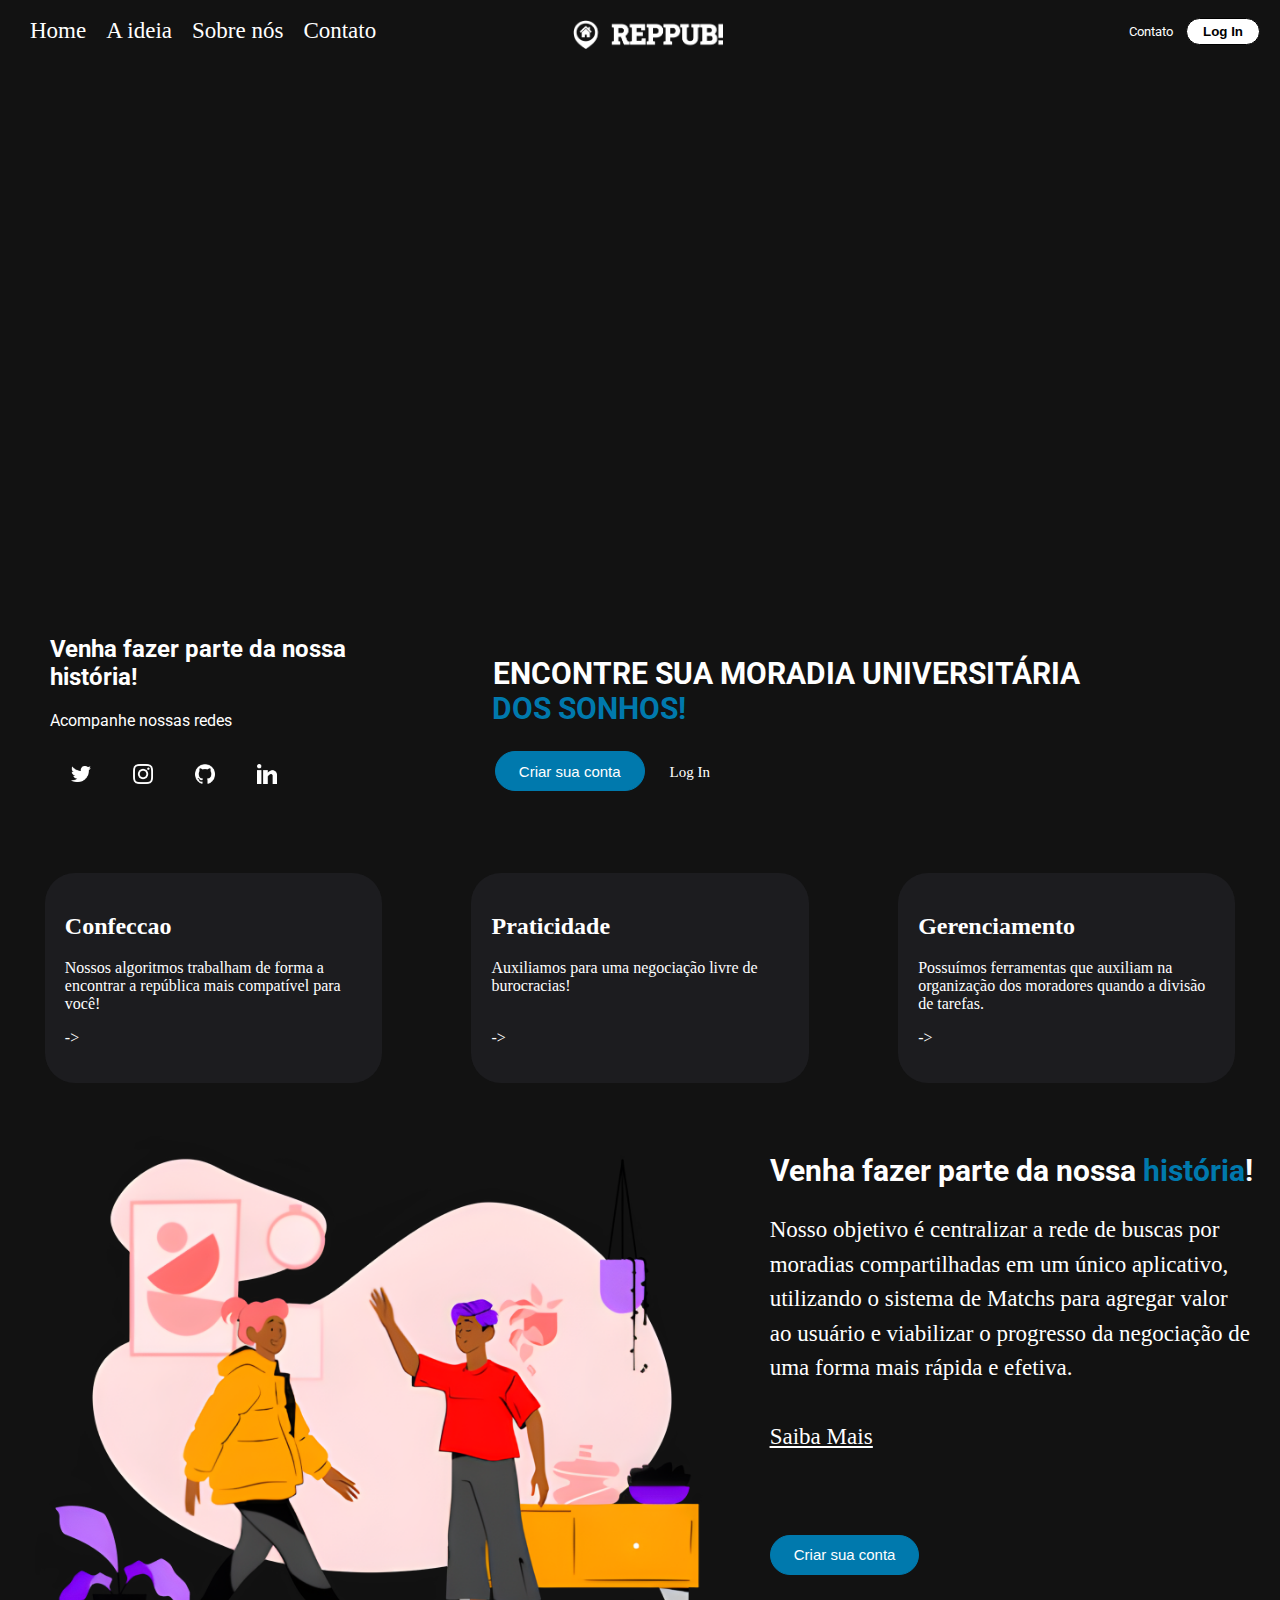
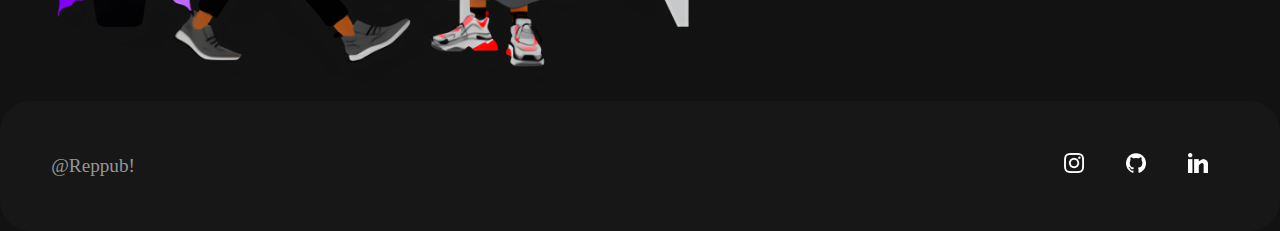
==== index.html @ 81882b88 "Upload tela home" ====
<!DOCTYPE html>
<html lang="en">
<head>
    <meta charset="UTF-8">
    <meta name="viewport" content="width=device-width, initial-scale=1.0">
    <link rel="stylesheet" href="styles.css">
    <title>Navbar Example</title>
</head>
<body>
    <section class="header"> 
        <nav class="navbar">
            <ul class="nav-links">
                <li><a href="#">Home</a></li>
                <li><a href="#">A ideia</a></li>
                <li><a href="#">Sobre nós</a></li>
                <li><a href="#">Contato</a></li>
            </ul>
            <div class="logo">
                <img src="img/logo.png" alt="Logo">
            </div>
            <div class="contact">
                <span>Contato</span>
                <button class="login">Log In</button>
            </div>
        </nav>
    </section>
    <section class="content-section">
        <div class="content-left">
            <h2>Venha fazer parte da nossa <br> história!</h2>
            <p>Acompanhe nossas redes</p>
            <div class="wrapper">
                <div class="icon twitter">
                    <div class="tooltip">Twitter</div>
                    <a href="https://twitter.com/chakraumbilical">
                        <img src="img/twitter.png" width="20px" height="20px">
                    </a>
                </div>
                <div class="icon instagram">
                    <div class="tooltip">Instagram</div>
                    <a href="https://www.instagram.com/mrqsp/">
                        <img src="img/instagram.png" width="20px" height="20px">
                    </a>            </div>
                <div class="icon github">
                    <div class="tooltip">Github</div>
                    <a href="https://github.com/myoui01">
                        <img src="img/github.png" width="20px" height="20px">
                    </a>
                </div>
                <div class="icon linkedin">
                    <div class="tooltip">Linkedin</div>
                    <a href="https://www.linkedin.com/in/mariana-marques-b40436227/">
                        <img src="img/linkedin.png" width="20px" height="20px">
                    </a>
                </div>
            </div>
        </div>
        <div class="content-right">
            <h2>ENCONTRE SUA MORADIA UNIVERSITÁRIA <br>
            <span class="reposicionar">DOS SONHOS!</span>
            </h2>
            <div class="content-text"> 
                <div>            
                    <button class="create-account">Criar sua conta</button>
                    <a class="login-content">Log In</a>
                </div>
            </div>
        </div>
    </section>

    <section class="info-cards">
        <div class="card">
            <h2>Confeccao</h2>
            <p>Nossos algoritmos trabalham de forma a encontrar a república mais compatível para você!</p>
            <p>-></p>
          </div>

          <div class="card">
            <h2>Praticidade</h2>
            <p>Auxiliamos para uma negociação livre de burocracias!<br><br></p>
            
            <p>-></p>
          </div>

          <div class="card">
            <h2>Gerenciamento</h2>
            <p>Possuímos ferramentas que auxiliam na organização dos moradores quando a divisão de tarefas.</p>
            <p>-></p>
          </div>
    </section>

    <section class="learn-more">
        <div class="lm-image">
            <img src="./img/img-objetivo.png" alt="Descrição da imagem">
        </div>
        <div class="lm-text">
            <h2>Venha fazer parte da nossa <span style="color: #0079AD;">história</span>!</h2>
            <p>Nosso objetivo é centralizar a rede de buscas por <br>
                moradias compartilhadas em um único aplicativo, <br>
                utilizando o sistema de Matchs para agregar valor<br>
                ao usuário e viabilizar o progresso da negociação de<br>
                uma forma mais rápida e efetiva.<br><br>
                <a href="#"><u>Saiba Mais</u></a>
                </p>
                <div class="lm-button">
                    <button class="create-account">Criar sua conta</button>
                </div>
               
        </div>
        
    </section>
    

    <section class="footer">
         <footer>
            <div class="footer-box">
                <p>@Reppub!</p>
            </div>
            <div class="footer-box">
                <div class="socials">
                    <div class="wrapper">
                        <div class="icon instagram">
                            <div class="tooltip">Instagram</div>
                            <a href="https://www.instagram.com/mrqsp/">
                                <img src="img/instagram.png" width="20px" height="20px">
                            </a>            </div>
                        <div class="icon github">
                            <div class="tooltip">Github</div>
                            <a href="https://github.com/myoui01">
                                <img src="img/github.png" width="20px" height="20px">
                            </a>
                        </div>
                        <div class="icon linkedin">
                            <div class="tooltip">Linkedin</div>
                            <a href="https://www.linkedin.com/in/mariana-marques-b40436227/">
                                <img src="img/linkedin.png" width="20px" height="20px">
                            </a>
                        </div>
                    </div>
                </div>
            </div>
         </footer>
    </section>

</body>
</html>
---- styles.css ----
@import url("https://fonts.googleapis.com/css2?family=Roboto:wght@100;300;400;500;700;900&display=swap");
@import url(https://db.onlinewebfonts.com/c/381560810e4c36d16a07abb03254e264?family=JejuGothic);



body, ul {
    margin: 0;
    padding: 0;
    font-family: Roboto;
}

.background-area {
    background-color: #121212;
    position: absolute;
    top: 0;
    left: 0;
    width: 50%;
    height: calc(50vh + 75px); 
    z-index: -2;
}

.navbar {
    display: flex;
    justify-content: space-between;
    align-items: center;
    padding: 10px 20px;
    z-index: 2;
    font-size: 13px;
    color: rgb(255, 255, 255);
    background-color: transparent;

}

html::-webkit-scrollbar{
    width: .3rem;
  }
  
html::-webkit-scrollbar-track{
    background: #121212;
}
  
html::-webkit-scrollbar-thumb{
    background: #121212;
    border-radius: 5rem;
}

.header {
    background-color: #121212;
    background-image: url('img/banner-fundo.png');
    background-size: cover; 
    background-position: center top ; 
    height: calc(50vh + 165px); 
    position: relative;
    z-index: -1;
}

.logo img {
    width: 150px;
    margin-right: 220px;
    margin-top: 10px;
}

.nav-links {
    list-style: none;
    display: flex;
    justify-content: flex-start;
    align-items: center;
}

.nav-links li {
    margin: 0 10px;
}

.nav-links a {
    text-decoration: none;
    color: rgb(255, 255, 255);
}

.icons img {
    width: 25px; 
    margin-left: 10px;
}

.login {
    padding: 5px 16px;
    background-color: white;
    border: 1px solid black;
    color: black;
    border-radius: 22px;
    cursor: pointer;
    margin-left: 10px;
    font-weight: bold;
}

/* content */

.content-section {
    padding: 30px 0 20px 50px;
    display: flex;
    justify-content: space-between;
    align-items: center;
    background-color: #121212;
    color: white;
}   

.content-text {
    margin-right: 370px;
}

.content-left {
    flex: 0.7;
    margin-top: -30px;
}

.content-right {
    flex:1.3;
    text-align: right;
    font-size: 20px;
    margin-top: -30px;
    margin-right: 200px;

}

.reposicionar {
    margin-right: 394px;
    color: #0079AD;
}

.create-account{
    padding: 4px 23px;
    background-color: #0079AD;
    border: 1px solid #0079AD;
    color: white;
    font-size: 15px;
    border-radius: 42px;
    height: 40px;
    cursor: pointer;
}

.login-content{
    color: white;
    font-size: 15px;
    cursor: pointer;
    margin-left: 20px;
}

.wrapper {
    display: inline-flex;
    padding-left: x;
  }
  
  .wrapper .icon {
    position: relative;
    border-radius: 50%;
    padding: 5px;
    margin: 1px;
    width: 50px;
    height: 50px;
    font-size: 18px;
    display: flex;
    justify-content: center;
    align-items: center;
    flex-direction: column;
    cursor: pointer;
    transition: all 0.2s cubic-bezier(0.68, -0.55, 0.265, 1.55);
  }
  
  .wrapper .tooltip {
    position: absolute;
    top: 0;
    font-size: 14px;
    background-color: #ffffff;
    color: #ffffff;
    padding: 5px 8px;
    border-radius: 5px;
    opacity: 0;
    pointer-events: none;
    transition: all 0.3s cubic-bezier(0.68, -0.55, 0.265, 1.55);
  }
  
  .wrapper .tooltip::before {
    position: absolute;
    content: "";
    height: 8px;
    width: 8px;
    background-color: #ffffff;
    bottom: -3px;
    left: 50%;
    transform: translate(-50%) rotate(45deg);
    transition: all 0.3s cubic-bezier(0.68, -0.55, 0.265, 1.55);
  }
  
  .wrapper .icon:hover .tooltip {
    top: -45px;
    opacity: 1;
    visibility: visible;
    pointer-events: auto;
  }
  
  .wrapper .twitter:hover,
  .wrapper .twitter:hover .tooltip,
  .wrapper .twitter:hover .tooltip::before {
    background-color: #46c1f6;
    color: #ffffff;
  }
  
  .wrapper .instagram:hover,
  .wrapper .instagram:hover .tooltip,
  .wrapper .instagram:hover .tooltip::before {
    background-color: #ee4b97;
    color: #ffffff;
  }
  
  .wrapper .github:hover,
  .wrapper .github:hover .tooltip,
  .wrapper .github:hover .tooltip::before {
    background-color: #333333;
    color: #ffffff;
  }
  
  .wrapper .linkedin:hover,
  .wrapper .linkedin:hover .tooltip,
  .wrapper .linkedin:hover .tooltip::before {
    background-color: #3b5999;
    color: #ffffff;
  }  












 /* Rafa */

  .info-cards{
    display: flex;
    justify-content: center;
    background-color: #121212;
    color: #fff;
    font-family: 'JejuGothic';
  }

 .card {
    border-radius: 30px;
    padding: 20px;
    margin: 3.5%;
    width: 350px;
    background-color: #1c1c1f;
  }

  .learn-more{
    background-color: #121212;
    color: #fff;
    display: flex;
    justify-content: center;
  }

  .lm-image img {
    max-width: 746px;
    max-height: 569px;
}
    .lm-text{
        margin: 0px 0px 0px 40px;

    }

    .lm-text h2{
    font-size: 30px;
    }

    .lm-text p,a{

    font-family: 'JejuGothic';
    font-style: normal;
    font-size: 23px;
    line-height: 1.5;
    color: #FFFFFF;
    }

    .lm-button{
        margin: 80px 0px 0px 0px;
    }



  .footer{
    background-color: #121212;
  }
  footer {
    margin-bottom: 0;
    background-color: #171718;
    display: flex;
    justify-content: center;
    align-items: center;
    height: 130px;
    border-radius: 30px;
  }

  .footer-box{
    justify-content: center;
    font-family: "JejuGothic";
    font-size: larger;
    width: 45%;
    padding: 01%;
    float: left;
    color: #969696;
    
  }

  .socials {
    display: block;
    justify-content: right;
    float: right;
  }




/* Responsividade */
@media (max-width: 768px) {
    .nav-links {
        display: none;
    }
    .icons img {
        margin: 0;
    }
}
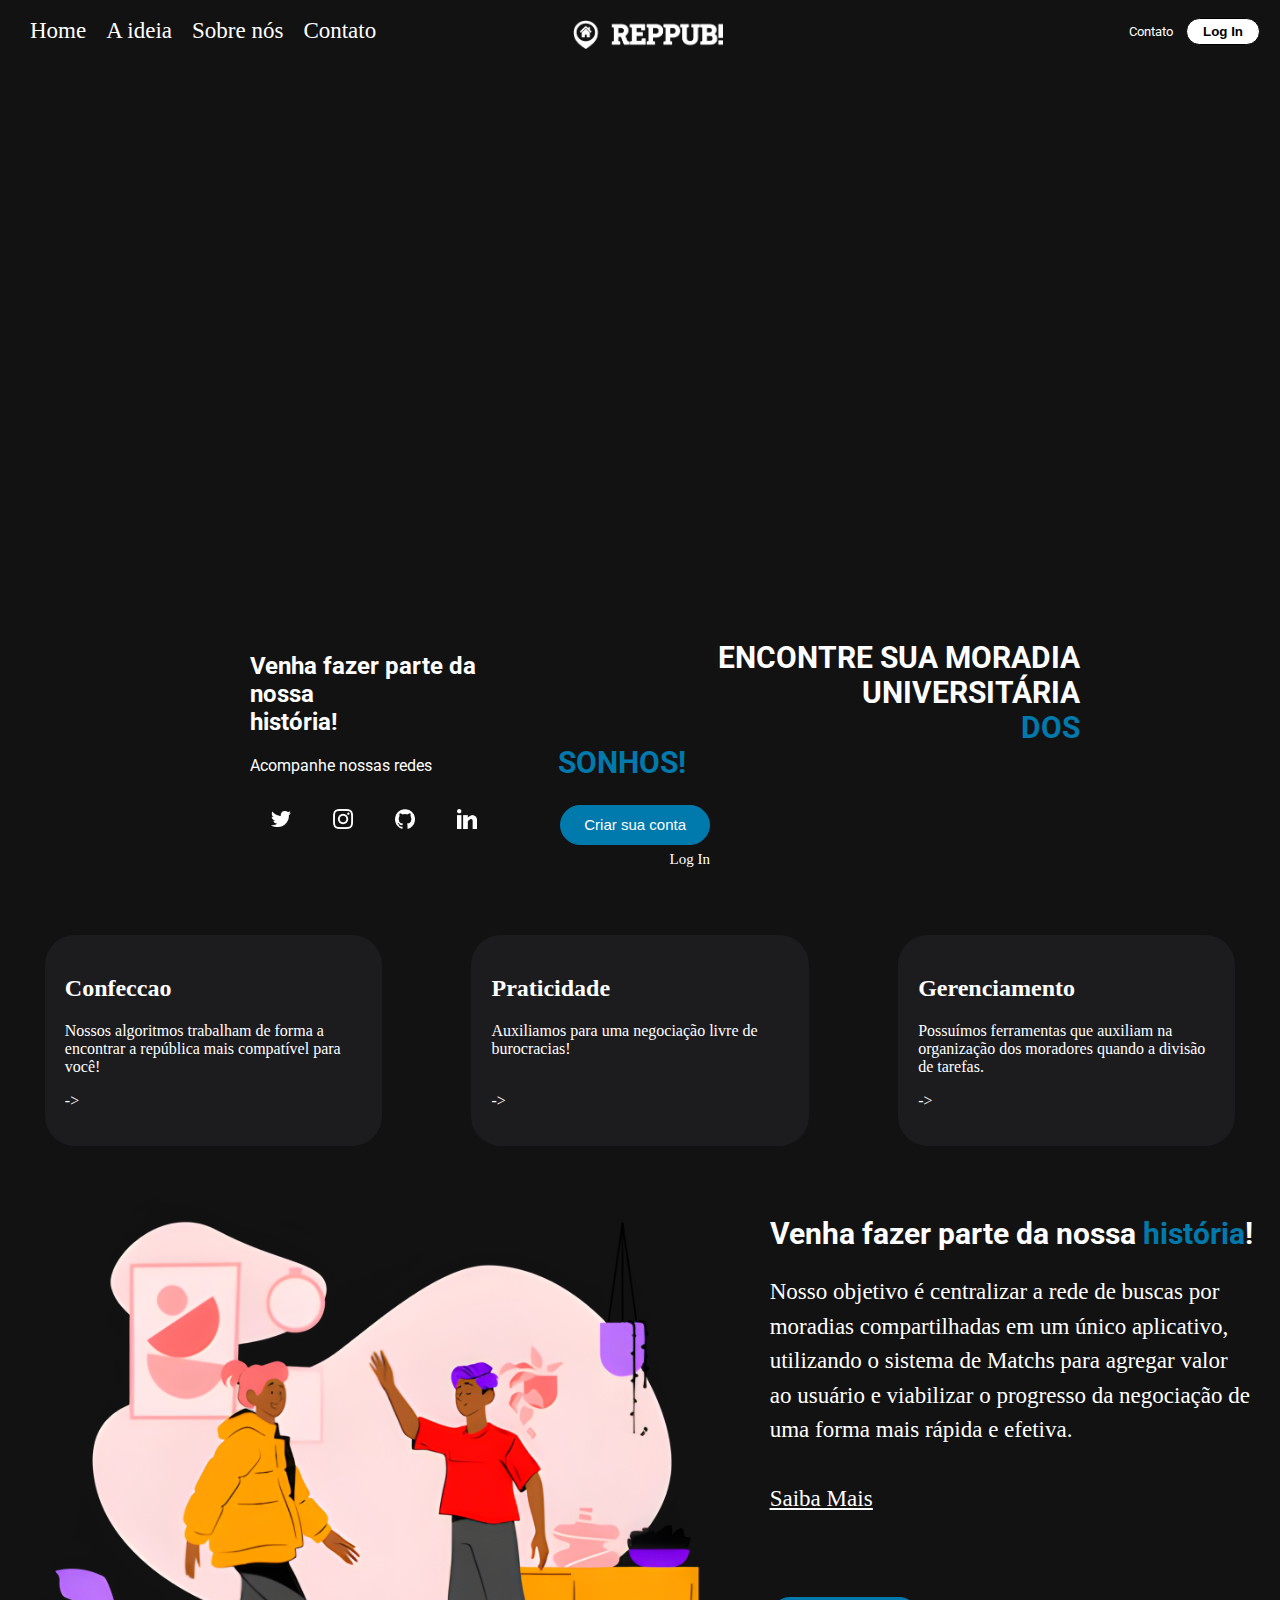
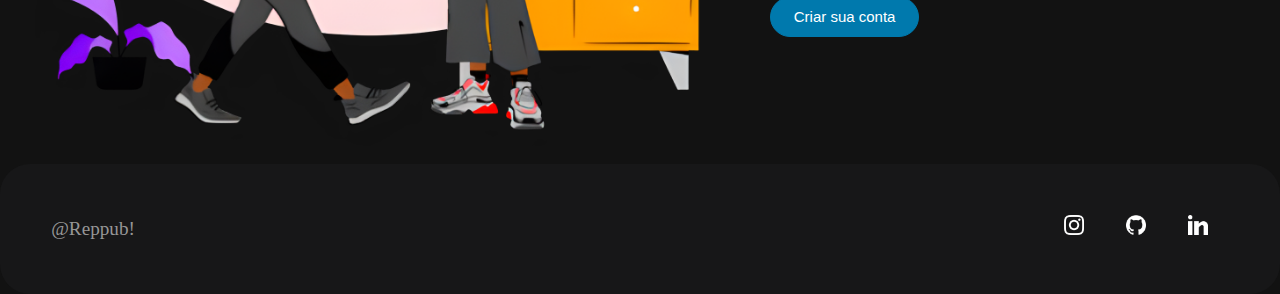
==== commit f961b395: "Mudança no nome e logo na barra do navegador" ====
--- a/index.html
+++ b/index.html
@@ -4,7 +4,8 @@
     <meta charset="UTF-8">
     <meta name="viewport" content="width=device-width, initial-scale=1.0">
     <link rel="stylesheet" href="styles.css">
-    <title>Navbar Example</title>
+    <link rel="shortcut icon" href="./img/reppub-logo.png" type="image/x-icon">
+    <title>Reppub Home</title>
 </head>
 <body>
     <section class="header"> 
--- a/styles.css
+++ b/styles.css
@@ -110,6 +110,7 @@
 .content-left {
     flex: 0.7;
     margin-top: -30px;
+    margin-left: 200px;
 }
 
 .content-right {
